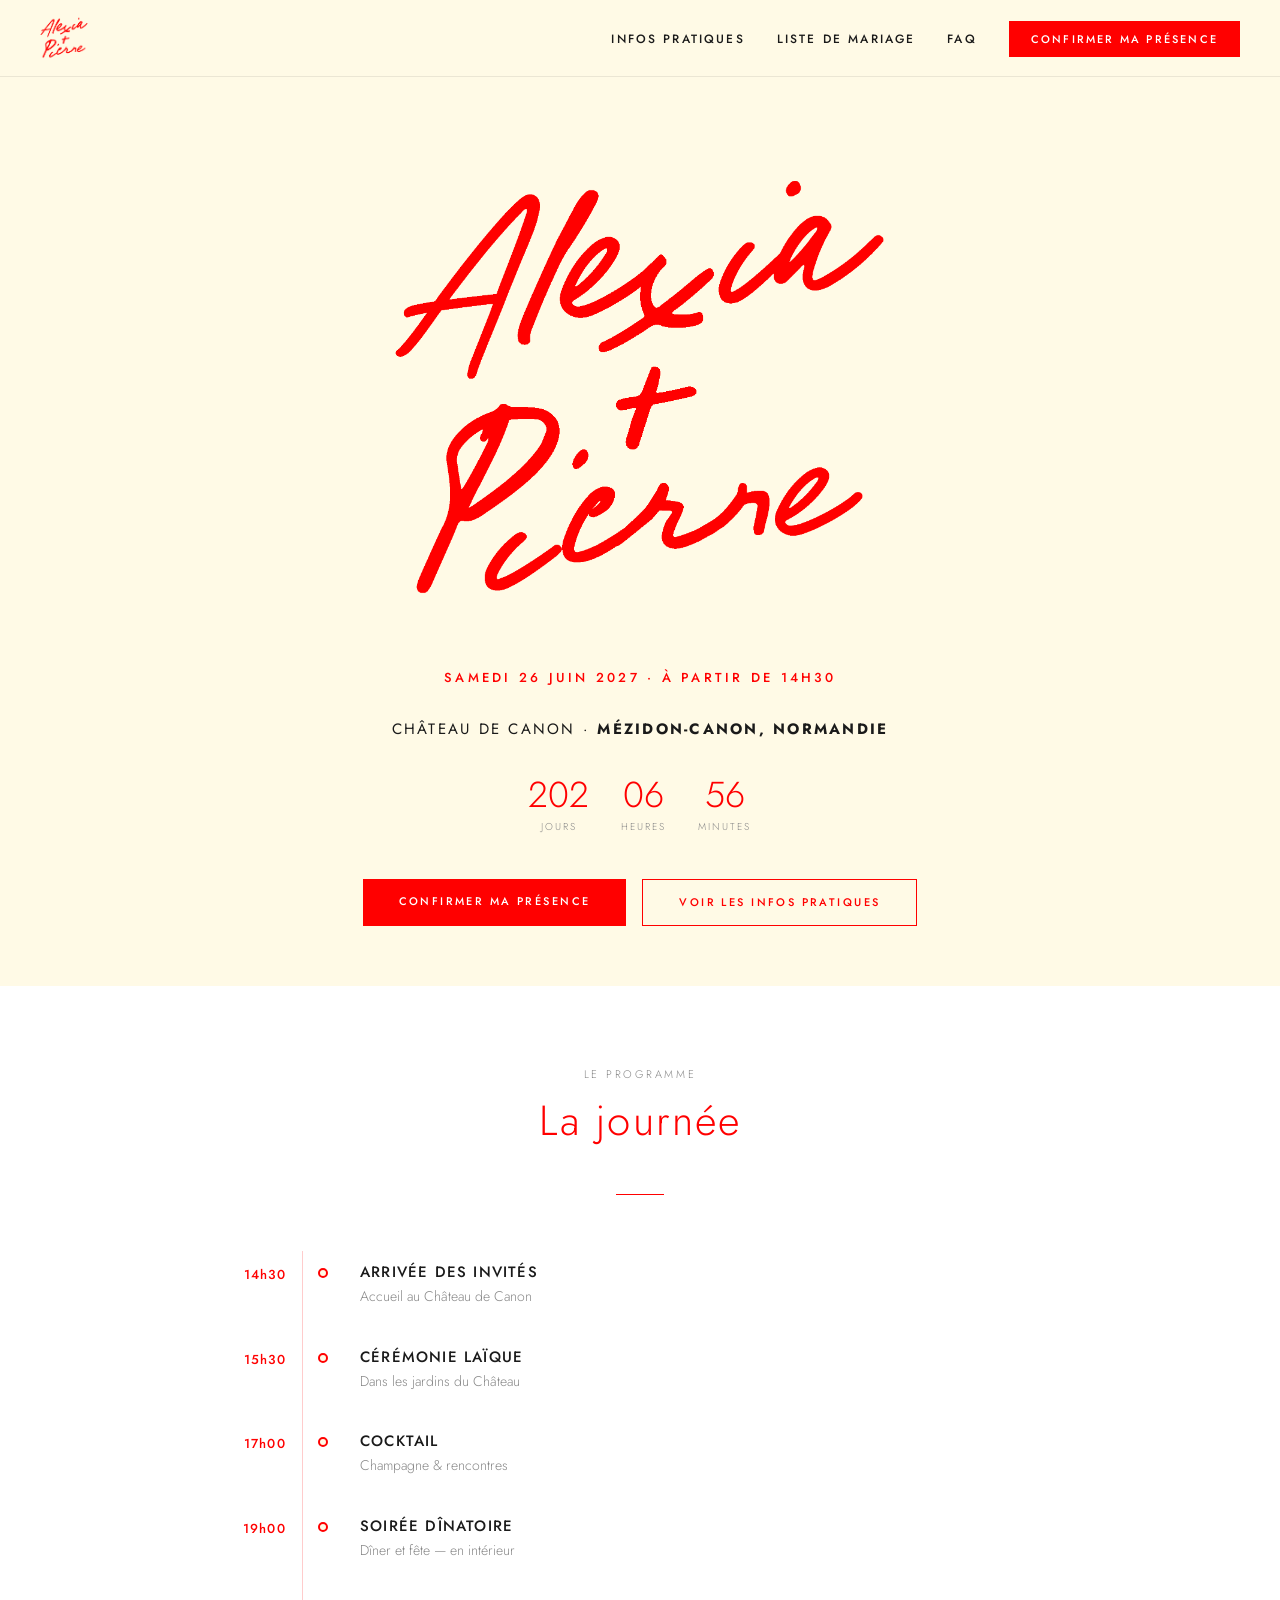
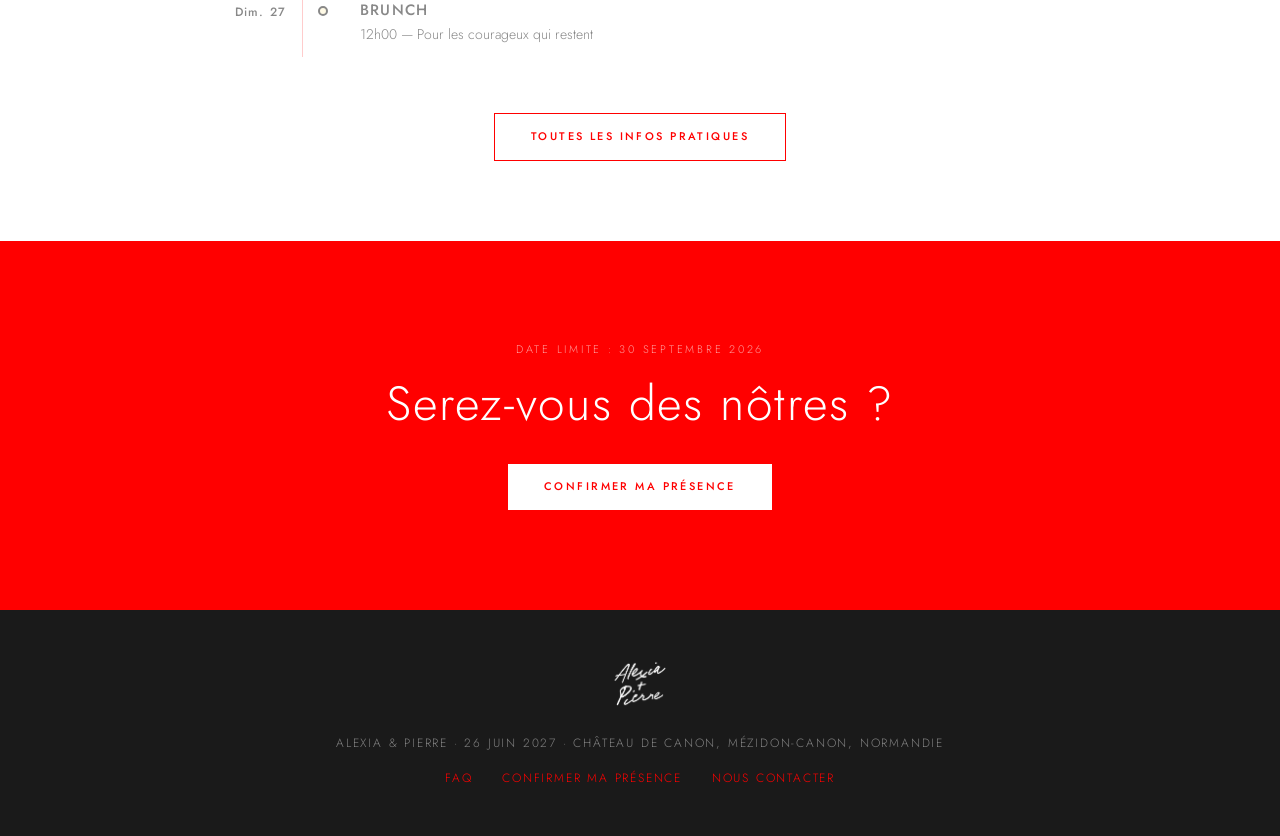
==== index.html @ cc016a4b "Add files via upload" ====
<!DOCTYPE html>
<html lang="fr">
<head>
  <meta charset="UTF-8">
  <meta name="viewport" content="width=device-width, initial-scale=1.0">
  <title>Alexia + Pierre — 26.06.2027</title>
  <link rel="stylesheet" href="styles.css">
</head>
<body>

  <!-- ═══════════ NAVIGATION ═══════════ -->
  <nav class="nav" id="nav">
    <a href="index.html">
      <img class="nav-logo" src="images/logo-transparent.png" alt="Alexia + Pierre">
    </a>
    <ul class="nav-links">
      <li><a href="infos-pratiques.html">Infos pratiques</a></li>
      <li><a href="liste-de-mariage.html">Liste de mariage</a></li>
      <li><a href="infos-complementaires.html">FAQ</a></li>
      <li><a href="rsvp.html" class="nav-cta">Confirmer ma présence</a></li>
    </ul>
    <button class="hamburger" id="hamburger" aria-label="Menu">
      <span></span><span></span><span></span>
    </button>
  </nav>

  <div class="mobile-menu" id="mobileMenu">
    <a href="infos-pratiques.html">Infos pratiques</a>
    <a href="liste-de-mariage.html">Liste de mariage</a>
    <a href="infos-complementaires.html">FAQ</a>
    <a href="rsvp.html" class="mobile-cta-btn">Confirmer ma présence</a>
  </div>

  <!-- ═══════════ HERO ═══════════ -->
  <section class="hero">
    <div class="hero-inner">
      <!-- Logo manuscrit -->
      <img class="hero-logo-big" src="images/logo-transparent.png" alt="Alexia + Pierre">

      <p class="hero-date">Samedi 26 juin 2027 · à partir de 14h30</p>

      <p class="hero-lieu">
        Château de Canon · <strong>Mézidon-Canon, Normandie</strong>
      </p>

      <div class="countdown" id="countdown">
        <div class="countdown-item">
          <span class="number" id="cd-jours">—</span>
          <span class="label">Jours</span>
        </div>
        <div class="countdown-item">
          <span class="number" id="cd-heures">—</span>
          <span class="label">Heures</span>
        </div>
        <div class="countdown-item">
          <span class="number" id="cd-min">—</span>
          <span class="label">Minutes</span>
        </div>
      </div>

      <div class="hero-actions">
        <a href="rsvp.html" class="btn btn-rouge">Confirmer ma présence</a>
        <a href="infos-pratiques.html" class="btn btn-outline">Voir les infos pratiques</a>
      </div>
    </div>
  </section>

  <!-- ═══════════ PROGRAMME ═══════════ -->
  <section style="background: white; padding: 80px 0;">
    <div class="section" style="padding-top: 0; padding-bottom: 0;">
      <p class="section-subtitle">Le programme</p>
      <h2 class="section-title">La journée</h2>
      <div class="divider"></div>

      <div class="timeline">
        <div class="timeline-item">
          <span class="timeline-time">14h30</span>
          <div class="timeline-dot"></div>
          <div class="timeline-content">
            <h3>Arrivée des invités</h3>
            <p>Accueil au Château de Canon</p>
          </div>
        </div>
        <div class="timeline-item">
          <span class="timeline-time">15h30</span>
          <div class="timeline-dot"></div>
          <div class="timeline-content">
            <h3>Cérémonie laïque</h3>
            <p>Dans les jardins du Château</p>
          </div>
        </div>
        <div class="timeline-item">
          <span class="timeline-time">17h00</span>
          <div class="timeline-dot"></div>
          <div class="timeline-content">
            <h3>Cocktail</h3>
            <p>Champagne & rencontres</p>
          </div>
        </div>
        <div class="timeline-item">
          <span class="timeline-time">19h00</span>
          <div class="timeline-dot"></div>
          <div class="timeline-content">
            <h3>Soirée dînatoire</h3>
            <p>Dîner et fête — en intérieur</p>
          </div>
        </div>
        <div class="timeline-item">
          <span class="timeline-time" style="color:#888; font-size:12px;">Dim. 27</span>
          <div class="timeline-dot" style="border-color:#888;"></div>
          <div class="timeline-content">
            <h3 style="color:#888;">Brunch</h3>
            <p>12h00 — Pour les courageux qui restent</p>
          </div>
        </div>
      </div>

      <div style="text-align:center; margin-top:48px;">
        <a href="infos-pratiques.html" class="btn btn-outline">Toutes les infos pratiques</a>
      </div>
    </div>
  </section>

  <!-- ═══════════ RSVP CTA ═══════════ -->
  <section style="background: var(--rouge); padding: 100px 24px; text-align: center;">
    <p style="font-size:11px; letter-spacing:0.25em; text-transform:uppercase; color:rgba(255,255,255,0.6); margin-bottom:16px;">
      Date limite : 30 septembre 2026
    </p>
    <h2 style="font-size:clamp(28px,5vw,48px); font-weight:300; color:white; letter-spacing:0.04em; margin-bottom:32px;">
      Serez-vous des nôtres ?
    </h2>
    <a href="rsvp.html" class="btn" style="background:white; color:var(--rouge);">
      Confirmer ma présence
    </a>
  </section>

  <!-- ═══════════ FOOTER ═══════════ -->
  <footer>
    <img class="footer-logo" src="images/logo-transparent.png" alt="Alexia + Pierre">
    <p>Alexia &amp; Pierre · 26 juin 2027 · Château de Canon, Mézidon-Canon, Normandie</p>
    <p style="margin-top:16px;">
      <a href="infos-pratiques.html#faq">FAQ</a>
      <a href="rsvp.html">Confirmer ma présence</a>
      <a href="mailto:Feron.p@gmail.com?cc=Martine.alexia22@gmail.com">Nous contacter</a>
    </p>
  </footer>

  <script>
    const nav = document.getElementById('nav');
    window.addEventListener('scroll', () => {
      nav.classList.toggle('scrolled', window.scrollY > 40);
    });

    const hamburger = document.getElementById('hamburger');
    const mobileMenu = document.getElementById('mobileMenu');
    hamburger.addEventListener('click', () => {
      hamburger.classList.toggle('open');
      mobileMenu.classList.toggle('open');
      document.body.style.overflow = mobileMenu.classList.contains('open') ? 'hidden' : '';
    });
    mobileMenu.querySelectorAll('a').forEach(link => {
      link.addEventListener('click', () => {
        hamburger.classList.remove('open');
        mobileMenu.classList.remove('open');
        document.body.style.overflow = '';
      });
    });

    function updateCountdown() {
      const target = new Date('2027-06-26T14:30:00');
      const now = new Date();
      const diff = target - now;
      if (diff <= 0) {
        document.getElementById('countdown').innerHTML = '<p style="color:var(--rouge); font-size:18px; letter-spacing:0.1em;">C\'est aujourd\'hui ! 🎉</p>';
        return;
      }
      const days  = Math.floor(diff / (1000 * 60 * 60 * 24));
      const hours = Math.floor((diff % (1000 * 60 * 60 * 24)) / (1000 * 60 * 60));
      const mins  = Math.floor((diff % (1000 * 60 * 60)) / (1000 * 60));
      document.getElementById('cd-jours').textContent  = String(days).padStart(2, '0');
      document.getElementById('cd-heures').textContent = String(hours).padStart(2, '0');
      document.getElementById('cd-min').textContent    = String(mins).padStart(2, '0');
    }
    updateCountdown();
    setInterval(updateCountdown, 60000);
  </script>

</body>
</html>
---- styles.css ----
/* ============================================================
   ALEXIA + PIERRE — 26.06.2027
   Charte graphique : Rouge #FF0000 · Crème rgb(255,250,230)
   Typo : Jost (web) = équivalent Futura Book
   ============================================================ */

@import url('https://fonts.googleapis.com/css2?family=Jost:ital,wght@0,300;0,400;0,500;0,600;1,300&display=swap');

*, *::before, *::after { box-sizing: border-box; margin: 0; padding: 0; }

:root {
  --rouge:   #FF0000;
  --creme:   rgb(255, 250, 230);
  --noir:    #1A1A1A;
  --gris:    #888;
  --font:    'Jost', 'Century Gothic', 'Futura', sans-serif;
  --transition: 0.25s ease;
}

html { scroll-behavior: smooth; font-size: 16px; }

body {
  background-color: var(--creme);
  color: var(--noir);
  font-family: var(--font);
  font-weight: 300;
  line-height: 1.6;
  -webkit-font-smoothing: antialiased;
}

a { color: inherit; text-decoration: none; }
img { display: block; max-width: 100%; }

h1, h2, h3 { font-weight: 400; letter-spacing: 0.05em; line-height: 1.2; }

/* ---- Navigation ---- */
.nav {
  position: fixed;
  top: 0; left: 0; right: 0;
  z-index: 100;
  display: flex;
  align-items: center;
  justify-content: space-between;
  padding: 14px 40px;
  background: var(--creme);
  border-bottom: 1px solid rgba(0,0,0,0.08);
  transition: box-shadow var(--transition);
}

.nav.scrolled { box-shadow: 0 2px 20px rgba(0,0,0,0.06); }

.nav-logo {
  height: 48px;
  width: auto;
}

.nav-links { display: flex; gap: 32px; list-style: none; }

.nav-links a {
  font-size: 12px;
  font-weight: 500;
  letter-spacing: 0.18em;
  text-transform: uppercase;
  color: var(--noir);
  transition: color var(--transition);
}

.nav-links a:hover, .nav-links a.active { color: var(--rouge); }

.nav-cta {
  background: var(--rouge);
  color: white !important;
  padding: 10px 22px;
  font-size: 11px !important;
  font-weight: 500 !important;
  letter-spacing: 0.2em !important;
  text-transform: uppercase;
  transition: opacity var(--transition) !important;
}

.nav-cta:hover { opacity: 0.85; color: white !important; }

/* ---- Hamburger ---- */
.hamburger {
  display: none;
  flex-direction: column;
  gap: 5px;
  cursor: pointer;
  background: none;
  border: none;
  padding: 4px;
}

.hamburger span { display: block; width: 24px; height: 2px; background: var(--noir); transition: all var(--transition); }
.hamburger.open span:nth-child(1) { transform: translateY(7px) rotate(45deg); }
.hamburger.open span:nth-child(2) { opacity: 0; }
.hamburger.open span:nth-child(3) { transform: translateY(-7px) rotate(-45deg); }

.mobile-menu {
  display: none;
  position: fixed;
  inset: 0;
  background: var(--creme);
  z-index: 99;
  flex-direction: column;
  align-items: center;
  justify-content: center;
  gap: 32px;
}

.mobile-menu.open { display: flex; }

.mobile-menu a {
  font-size: 18px;
  font-weight: 400;
  letter-spacing: 0.2em;
  text-transform: uppercase;
  color: var(--noir);
  transition: color var(--transition);
}

.mobile-menu a:hover { color: var(--rouge); }

.mobile-cta-btn {
  background: var(--rouge) !important;
  color: white !important;
  padding: 14px 36px;
}

/* ---- HERO ---- */
.hero {
  min-height: 100vh;
  display: flex;
  align-items: center;
  justify-content: center;
  padding-top: 80px;
  background: var(--creme);
  position: relative;
  overflow: hidden;
}

.hero-bg-photo { display: none; }

.hero-photo-wrap {
  width: min(490px, 70vw);
}

.hero-photo-img {
  width: 100%;
  height: auto;
  filter: grayscale(100%);
  display: block;
}

.hero-inner {
  position: relative;
  z-index: 2;
  display: flex;
  flex-direction: column;
  align-items: center;
  text-align: center;
  gap: 28px;
  padding: 60px 24px;
}

.hero-logo-big {
  width: min(500px, 82vw);
}

.hero-date {
  font-size: 13px;
  font-weight: 500;
  letter-spacing: 0.25em;
  text-transform: uppercase;
  color: var(--rouge);
}

.hero-lieu {
  font-size: 15px;
  letter-spacing: 0.15em;
  color: var(--noir);
  text-transform: uppercase;
  font-weight: 400;
}

.hero-actions {
  display: flex;
  gap: 16px;
  flex-wrap: wrap;
  justify-content: center;
  margin-top: 8px;
}

/* ---- Boutons ---- */
.btn {
  display: inline-block;
  padding: 14px 36px;
  font-family: var(--font);
  font-size: 11px;
  font-weight: 500;
  letter-spacing: 0.22em;
  text-transform: uppercase;
  cursor: pointer;
  transition: all var(--transition);
  border: none;
}

.btn-rouge { background: var(--rouge); color: white; }
.btn-rouge:hover { opacity: 0.82; }

.btn-outline { background: transparent; color: var(--rouge); border: 1px solid var(--rouge); }
.btn-outline:hover { background: var(--rouge); color: white; }

/* ---- Countdown ---- */
.countdown { display: flex; gap: 32px; justify-content: center; margin: 8px 0; }
.countdown-item { text-align: center; }
.countdown-item .number { display: block; font-size: 36px; font-weight: 300; color: var(--rouge); line-height: 1; }
.countdown-item .label { display: block; font-size: 10px; letter-spacing: 0.2em; text-transform: uppercase; color: var(--gris); margin-top: 6px; }

/* ---- Sections ---- */
.section { padding: 100px 40px; max-width: 900px; margin: 0 auto; }

.section-title { font-size: clamp(28px, 4vw, 42px); font-weight: 300; letter-spacing: 0.05em; color: var(--rouge); margin-bottom: 48px; text-align: center; }

.section-subtitle { font-size: 11px; letter-spacing: 0.25em; text-transform: uppercase; color: var(--gris); text-align: center; margin-bottom: 12px; }

.divider { width: 48px; height: 1px; background: var(--rouge); margin: 0 auto 48px; }

/* ---- Timeline ---- */
.timeline { display: flex; flex-direction: column; position: relative; }

.timeline::before {
  content: '';
  position: absolute;
  left: 72px; top: 8px; bottom: 8px;
  width: 1px;
  background: rgba(255,0,0,0.2);
}

.timeline-item { display: flex; gap: 32px; align-items: flex-start; padding: 20px 0; }

.timeline-time { font-size: 13px; font-weight: 500; letter-spacing: 0.1em; color: var(--rouge); min-width: 56px; text-align: right; padding-top: 2px; }

.timeline-dot { width: 10px; height: 10px; border-radius: 50%; border: 2px solid var(--rouge); background: var(--creme); margin-top: 5px; flex-shrink: 0; position: relative; z-index: 1; }

.timeline-content { flex: 1; }
.timeline-content h3 { font-size: 15px; font-weight: 500; letter-spacing: 0.08em; text-transform: uppercase; margin-bottom: 4px; }
.timeline-content p { font-size: 14px; color: var(--gris); }

/* ---- Cards ---- */
.cards { display: grid; grid-template-columns: repeat(auto-fit, minmax(260px, 1fr)); gap: 24px; margin-top: 48px; }

.card { border: 1px solid rgba(0,0,0,0.1); padding: 32px 28px; background: white; }
.card-icon { font-size: 28px; margin-bottom: 16px; }
.card h3 { font-size: 13px; font-weight: 500; letter-spacing: 0.18em; text-transform: uppercase; margin-bottom: 12px; }
.card p, .card address { font-size: 14px; color: var(--gris); font-style: normal; line-height: 1.7; }
.card a { color: var(--rouge); }
.card a:hover { text-decoration: underline; }

/* ---- FAQ ---- */
.faq { max-width: 720px; margin: 0 auto; }
.faq-item { border-bottom: 1px solid rgba(0,0,0,0.1); }
.faq-question {
  width: 100%; text-align: left; background: none; border: none;
  padding: 22px 0; font-family: var(--font); font-size: 14px; font-weight: 500;
  letter-spacing: 0.06em; cursor: pointer; display: flex; justify-content: space-between;
  align-items: center; color: var(--noir); transition: color var(--transition);
}
.faq-question:hover { color: var(--rouge); }
.faq-question .faq-icon { font-size: 20px; font-weight: 300; color: var(--rouge); transition: transform var(--transition); flex-shrink: 0; margin-left: 16px; }
.faq-question.open .faq-icon { transform: rotate(45deg); }
.faq-answer { display: none; padding-bottom: 22px; font-size: 14px; color: var(--gris); line-height: 1.8; }
.faq-answer.open { display: block; }

/* ---- RSVP Form ---- */
.rsvp-form { max-width: 640px; margin: 0 auto; }
.form-group { margin-bottom: 28px; }
.form-label { display: block; font-size: 11px; font-weight: 500; letter-spacing: 0.2em; text-transform: uppercase; margin-bottom: 10px; color: var(--noir); }
.form-label .required { color: var(--rouge); margin-left: 3px; }

.form-input, .form-select, .form-textarea {
  width: 100%; padding: 14px 16px;
  border: 1px solid rgba(0,0,0,0.15); background: white;
  font-family: var(--font); font-size: 14px; font-weight: 300; color: var(--noir);
  outline: none; transition: border-color var(--transition);
  -webkit-appearance: none; border-radius: 0;
}
.form-input:focus, .form-select:focus, .form-textarea:focus { border-color: var(--rouge); }
.form-textarea { resize: vertical; min-height: 120px; }

.form-select {
  background-image: url("data:image/svg+xml,%3Csvg xmlns='http://www.w3.org/2000/svg' width='12' height='8' viewBox='0 0 12 8'%3E%3Cpath d='M1 1l5 5 5-5' stroke='%23888' stroke-width='1.5' fill='none' stroke-linecap='round'/%3E%3C/svg%3E");
  background-repeat: no-repeat; background-position: right 16px center; padding-right: 40px; cursor: pointer;
}

.form-radio-group, .form-check-group { display: flex; flex-wrap: wrap; gap: 12px; }

.form-radio-label, .form-check-label {
  display: flex; align-items: center; gap: 8px; font-size: 14px; font-weight: 300;
  cursor: pointer; padding: 10px 20px; border: 1px solid rgba(0,0,0,0.15);
  transition: all var(--transition); user-select: none;
}
.form-radio-label:hover, .form-check-label:hover { border-color: var(--rouge); color: var(--rouge); }
.form-radio-label input, .form-check-label input { accent-color: var(--rouge); width: 16px; height: 16px; }

.conditional { display: none; }
.conditional.visible { display: block; }
.companions-list { display: flex; flex-direction: column; gap: 12px; }

.rsvp-deadline {
  background: white; border: 1px solid rgba(255,0,0,0.2);
  padding: 20px 28px; display: flex; align-items: center; gap: 16px;
  margin-bottom: 48px; font-size: 13px;
}
.rsvp-deadline-icon { color: var(--rouge); font-size: 20px; }
.rsvp-deadline strong { color: var(--rouge); }

/* ---- Cagnotte ---- */
.cagnotte-block { text-align: center; padding: 64px 40px; border: 1px solid rgba(0,0,0,0.1); background: white; }
.cagnotte-block p { max-width: 480px; margin: 0 auto 32px; font-size: 15px; color: var(--gris); line-height: 1.8; }

/* ---- Infos complémentaires ---- */
.info-block { border-bottom: 1px solid rgba(0,0,0,0.08); padding: 40px 0; display: grid; grid-template-columns: 200px 1fr; gap: 32px; align-items: start; }
.info-block:first-child { padding-top: 0; }
.info-block-label { font-size: 11px; font-weight: 500; letter-spacing: 0.2em; text-transform: uppercase; color: var(--rouge); padding-top: 4px; }
.info-block-content { font-size: 15px; color: var(--gris); line-height: 1.8; }
.info-block-content strong { color: var(--noir); font-weight: 500; }

/* ---- Footer ---- */
footer { background: var(--noir); color: white; text-align: center; padding: 48px 24px; }
footer .footer-logo { height: 52px; margin: 0 auto 24px; filter: brightness(0) invert(1); }
footer p { font-size: 12px; letter-spacing: 0.15em; color: rgba(255,255,255,0.45); text-transform: uppercase; }
footer a { color: var(--rouge); margin: 0 12px; }

/* ---- Merci ---- */
.merci-page { min-height: 80vh; display: flex; flex-direction: column; align-items: center; justify-content: center; text-align: center; padding: 100px 24px; }
.merci-page h1 { font-size: clamp(32px, 5vw, 54px); font-weight: 300; color: var(--rouge); margin-bottom: 20px; }
.merci-page p { font-size: 16px; color: var(--gris); max-width: 480px; line-height: 1.8; margin-bottom: 36px; }

/* ---- Responsive ---- */
@media (max-width: 768px) {
  .nav { padding: 16px 20px; }
  .nav-links { display: none; }
  .hamburger { display: flex; }
  .section { padding: 72px 20px; }
  .timeline::before { display: none; }
  .timeline-item { flex-direction: column; gap: 6px; padding: 16px 0; }
  .timeline-time { text-align: left; }
  .timeline-dot { display: none; }
  .info-block { grid-template-columns: 1fr; gap: 8px; }
  .countdown { gap: 20px; }
  .countdown-item .number { font-size: 28px; }
}

@media (max-width: 480px) {
  .hero-actions { flex-direction: column; align-items: center; }
  .btn { width: 100%; text-align: center; }
}
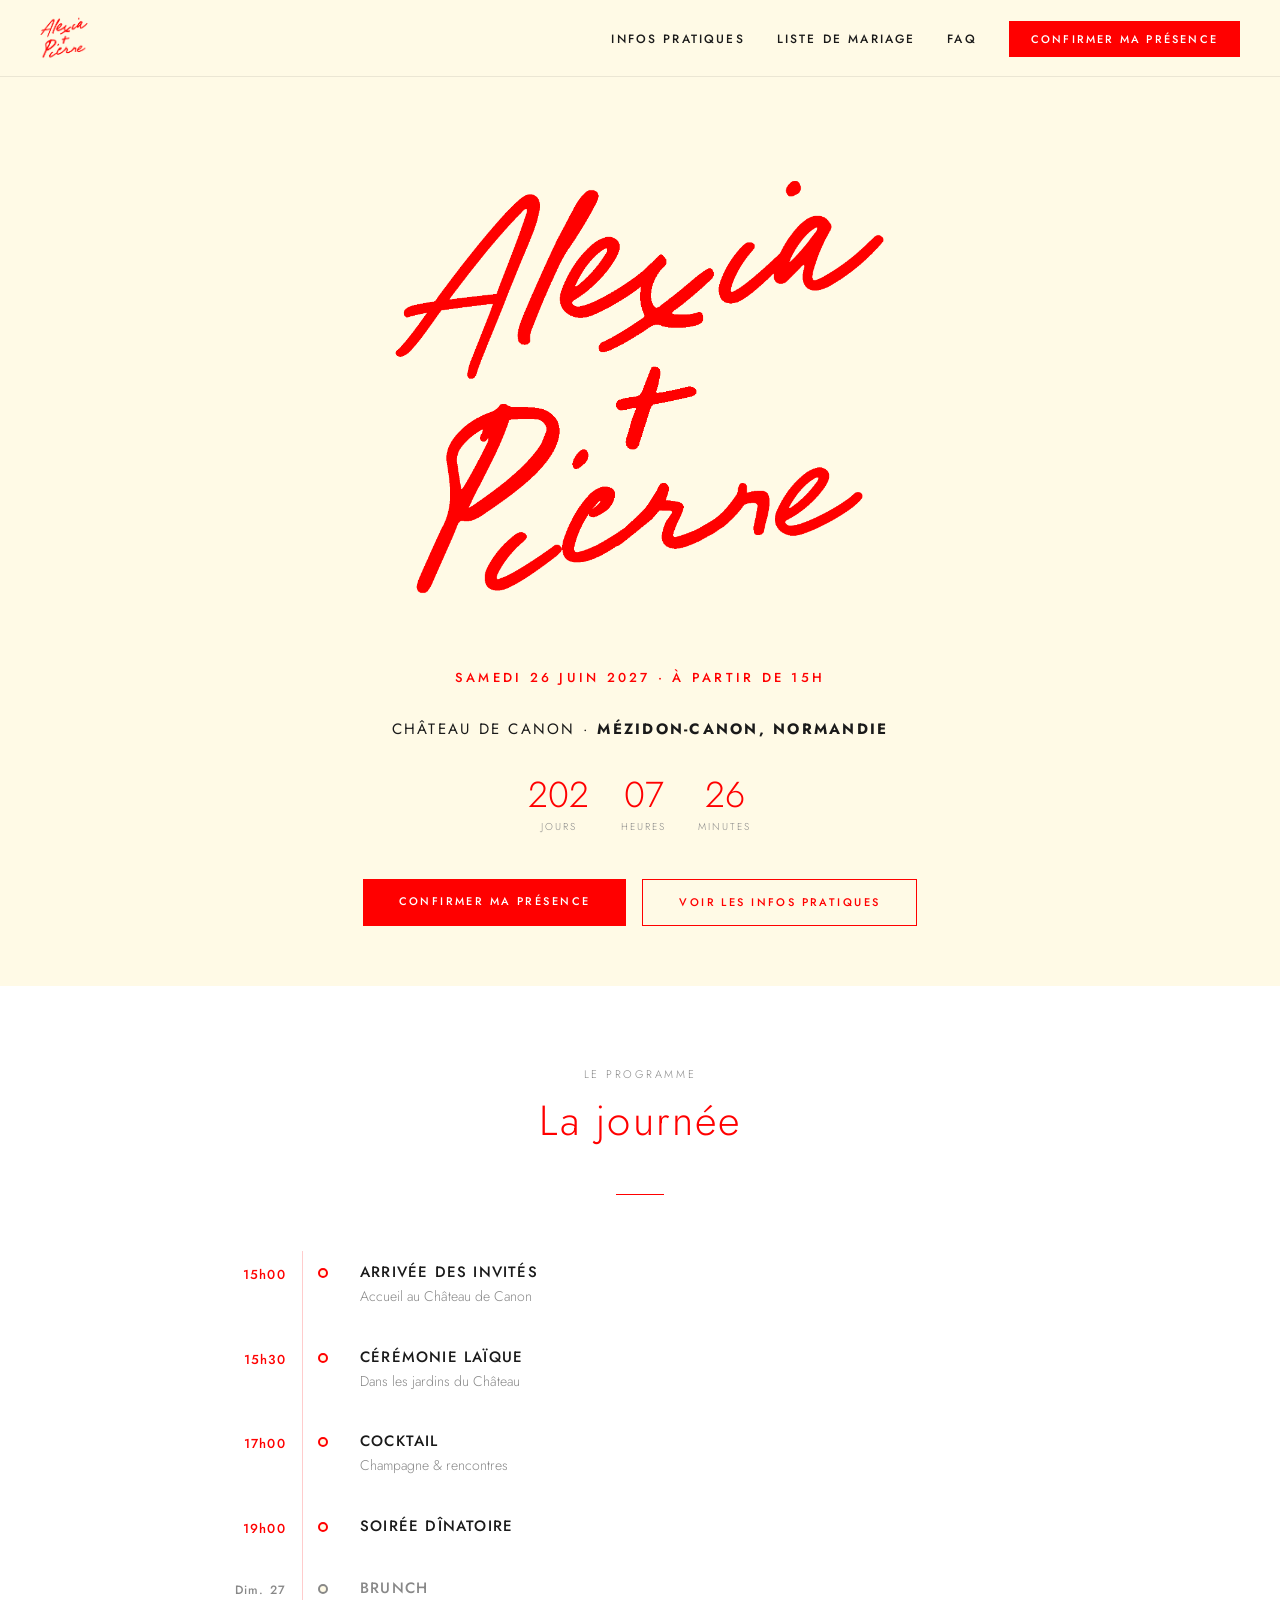
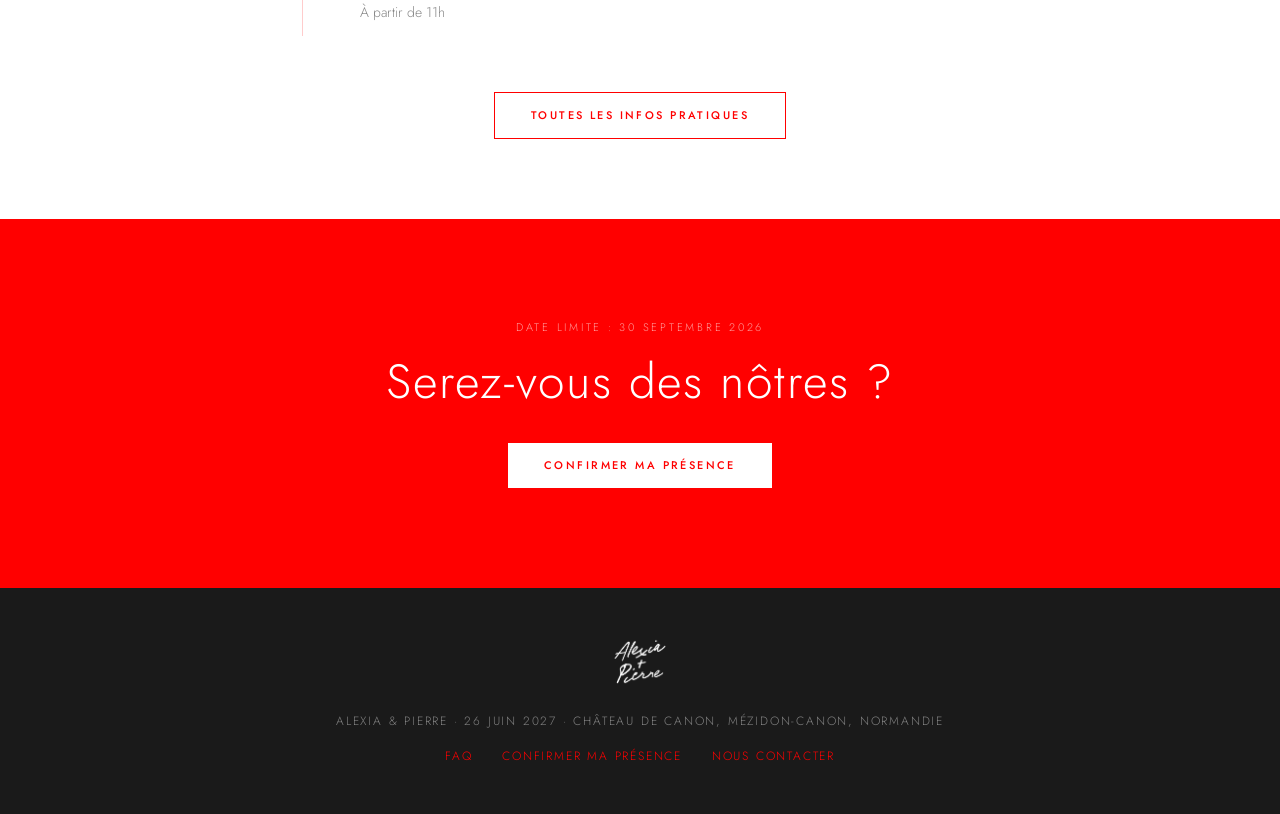
==== commit e180610f: "Add files via upload" ====
--- a/index.html
+++ b/index.html
@@ -37,7 +37,7 @@
       <!-- Logo manuscrit -->
       <img class="hero-logo-big" src="images/logo-transparent.png" alt="Alexia + Pierre">
 
-      <p class="hero-date">Samedi 26 juin 2027 · à partir de 14h30</p>
+      <p class="hero-date">Samedi 26 juin 2027 · à partir de 15h</p>
 
       <p class="hero-lieu">
         Château de Canon · <strong>Mézidon-Canon, Normandie</strong>
@@ -74,7 +74,7 @@
 
       <div class="timeline">
         <div class="timeline-item">
-          <span class="timeline-time">14h30</span>
+          <span class="timeline-time">15h00</span>
           <div class="timeline-dot"></div>
           <div class="timeline-content">
             <h3>Arrivée des invités</h3>
@@ -102,7 +102,7 @@
           <div class="timeline-dot"></div>
           <div class="timeline-content">
             <h3>Soirée dînatoire</h3>
-            <p>Dîner et fête — en intérieur</p>
+            <p></p>
           </div>
         </div>
         <div class="timeline-item">
@@ -110,7 +110,7 @@
           <div class="timeline-dot" style="border-color:#888;"></div>
           <div class="timeline-content">
             <h3 style="color:#888;">Brunch</h3>
-            <p>12h00 — Pour les courageux qui restent</p>
+            <p>À partir de 11h</p>
           </div>
         </div>
       </div>
@@ -141,7 +141,7 @@
     <p style="margin-top:16px;">
       <a href="infos-pratiques.html#faq">FAQ</a>
       <a href="rsvp.html">Confirmer ma présence</a>
-      <a href="mailto:Feron.p@gmail.com?cc=Martine.alexia22@gmail.com">Nous contacter</a>
+      <a href="mailto:Feron.p@gmail.com?cc=Martin.alexia22@gmail.com">Nous contacter</a>
     </p>
   </footer>
 
@@ -167,7 +167,7 @@
     });
 
     function updateCountdown() {
-      const target = new Date('2027-06-26T14:30:00');
+      const target = new Date('2027-06-26T15:00:00');
       const now = new Date();
       const diff = target - now;
       if (diff <= 0) {
